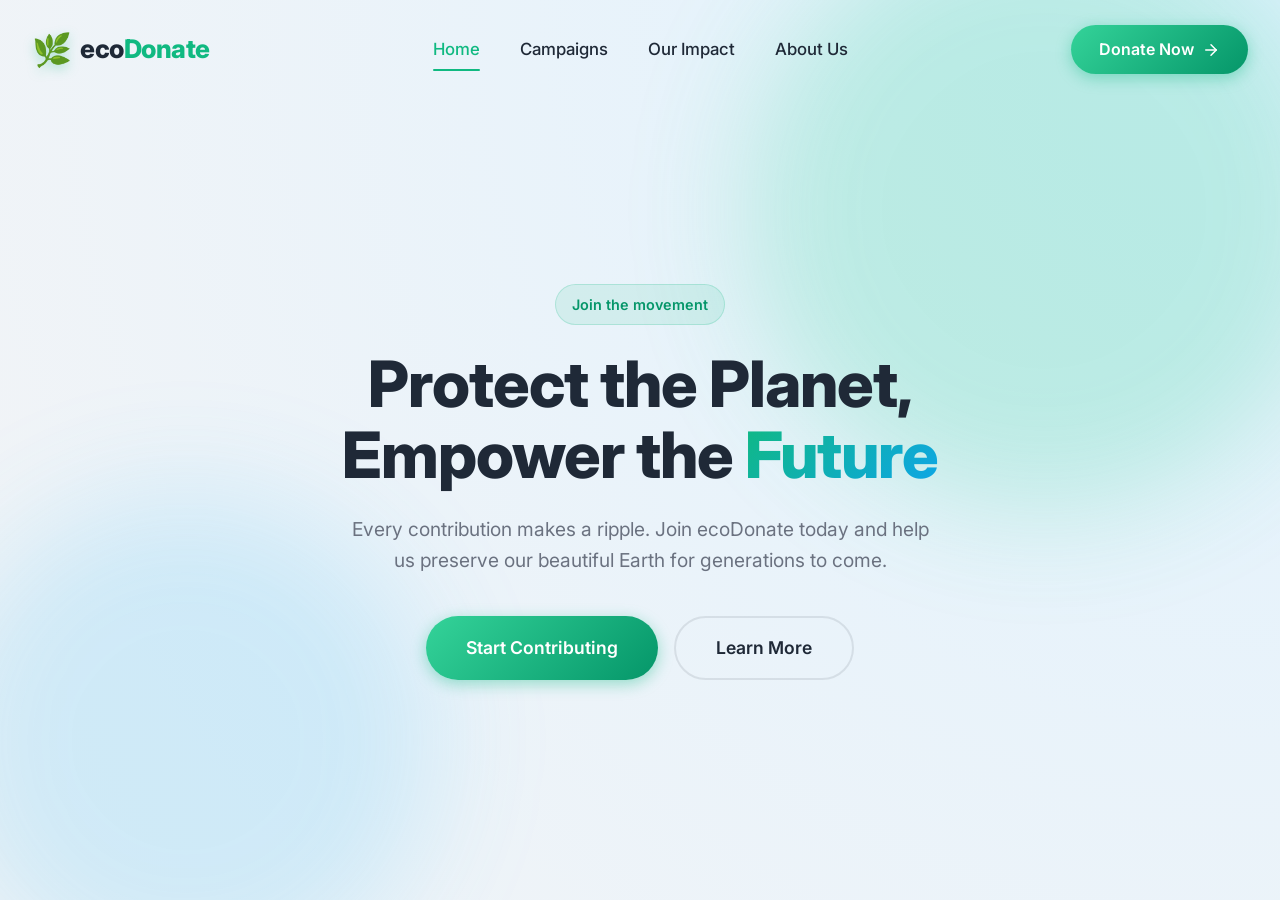
==== index.html @ ea59406c "first commit" ====
<!DOCTYPE html>
<html lang="en">

<head>
    <meta charset="UTF-8">
    <meta name="viewport" content="width=device-width, initial-scale=1.0">
    <title>ecoDonate - Make a Difference</title>
    <!-- Modern Google Fonts -->
    <link rel="preconnect" href="https://fonts.googleapis.com">
    <link rel="preconnect" href="https://fonts.gstatic.com" crossorigin>
    <link href="https://fonts.googleapis.com/css2?family=Inter:wght@400;500;600;700;800&display=swap" rel="stylesheet">
    <link rel="stylesheet" href="style.css">
</head>

<body>
    <header class="navbar" id="navbar">
        <div class="container">
            <!-- Logo Section -->
            <a href="#" class="logo">
                <span class="logo-icon">🌿</span>
                <span class="logo-text">eco<span class="highlight">Donate</span></span>
            </a>

            <!-- Navigation Links -->
            <nav class="nav-links">
                <a href="#home" class="nav-link active">Home</a>
                <a href="#campaigns" class="nav-link">Campaigns</a>
                <a href="#impact" class="nav-link">Our Impact</a>
                <a href="#about" class="nav-link">About Us</a>
            </nav>

            <!-- Call to Action Button -->
            <div class="nav-actions">
                <a href="#donate" class="btn btn-donate">
                    <span>Donate Now</span>
                    <svg class="arrow-icon" viewBox="0 0 24 24" fill="none" stroke="currentColor" stroke-width="2"
                        stroke-linecap="round" stroke-linejoin="round">
                        <line x1="5" y1="12" x2="19" y2="12"></line>
                        <polyline points="12 5 19 12 12 19"></polyline>
                    </svg>
                </a>
            </div>

            <!-- Mobile Menu Toggle Button -->
            <button class="menu-toggle" aria-label="Toggle Menu">
                <span class="bar"></span>
                <span class="bar"></span>
                <span class="bar"></span>
            </button>
        </div>
    </header>

    <!-- Placeholder Hero Section for visual context -->
    <main class="hero">
        <div class="hero-bg">
            <div class="blob blob-1"></div>
            <div class="blob blob-2"></div>
        </div>
        <div class="hero-content">
            <span class="badge">Join the movement</span>
            <h1>Protect the Planet, <br>Empower the <span class="gradient-text">Future</span></h1>
            <p>Every contribution makes a ripple. Join ecoDonate today and help us preserve our beautiful Earth for
                generations to come.</p>
            <div class="hero-actions">
                <a href="#donate" class="btn btn-donate btn-large">Start Contributing</a>
                <a href="#learn-more" class="btn btn-outline btn-large">Learn More</a>
            </div>
        </div>
    </main>

    <script src="js/main.js"></script>
</body>

</html>
---- style.css ----
/* Base and Reset */
:root {
    --primary: #10b981;
    --primary-dark: #059669;
    --primary-light: #34d399;
    --text-main: #1f2937;
    --text-muted: #6b7280;
    --bg-color: #f3f4f6;
    --nav-bg: rgba(255, 255, 255, 0.75);
    --transition: all 0.3s cubic-bezier(0.25, 0.8, 0.25, 1);
}

* {
    margin: 0;
    padding: 0;
    box-sizing: border-box;
    font-family: 'Inter', sans-serif;
}

body {
    background-color: var(--bg-color);
    color: var(--text-main);
    overflow-x: hidden;
    line-height: 1.6;
}

html {
    scroll-behavior: smooth;
}

/* Navbar System */
.navbar {
    position: fixed;
    top: 0;
    left: 0;
    width: 100%;
    background: transparent;
    transition: var(--transition);
    z-index: 1000;
    padding: 0.5rem 0;
}

.navbar.scrolled {
    background: var(--nav-bg);
    backdrop-filter: blur(16px);
    -webkit-backdrop-filter: blur(16px);
    border-bottom: 1px solid rgba(255, 255, 255, 0.5);
    box-shadow: 0 10px 30px -10px rgba(0, 0, 0, 0.1);
    padding: 0;
}

.container {
    max-width: 1280px;
    margin: 0 auto;
    padding: 1rem 2rem;
    display: flex;
    justify-content: space-between;
    align-items: center;
}

/* Logo */
.logo {
    display: flex;
    align-items: center;
    gap: 0.5rem;
    text-decoration: none;
    transition: var(--transition);
}

.logo:hover {
    transform: scale(1.02);
}

.logo-icon {
    font-size: 2rem;
    filter: drop-shadow(0 4px 6px rgba(16, 185, 129, 0.3));
    animation: floating 3s ease-in-out infinite;
}

@keyframes floating {
    0% { transform: translateY(0px); }
    50% { transform: translateY(-4px); }
    100% { transform: translateY(0px); }
}

.logo-text {
    font-size: 1.6rem;
    font-weight: 800;
    color: var(--text-main);
    letter-spacing: -0.5px;
}

.logo-text .highlight {
    color: var(--primary);
}

/* Navigation Links */
.nav-links {
    display: flex;
    gap: 2.5rem;
    align-items: center;
}

.nav-link {
    text-decoration: none;
    color: var(--text-main);
    font-weight: 500;
    font-size: 1.05rem;
    position: relative;
    padding: 0.5rem 0;
    transition: var(--transition);
}

.nav-link::after {
    content: '';
    position: absolute;
    bottom: 0;
    left: 0;
    width: 0;
    height: 2px;
    background: var(--primary);
    transition: var(--transition);
    border-radius: 2px;
}

.nav-link:hover, .nav-link.active {
    color: var(--primary);
}

.nav-link:hover::after, .nav-link.active::after {
    width: 100%;
}

/* Buttons */
.btn {
    display: flex;
    align-items: center;
    justify-content: center;
    gap: 0.5rem;
    text-decoration: none;
    padding: 0.75rem 1.75rem;
    border-radius: 50px;
    font-weight: 600;
    font-size: 1rem;
    transition: var(--transition);
    cursor: pointer;
    border: none;
    overflow: hidden;
    position: relative;
}

.btn-donate {
    background: linear-gradient(135deg, var(--primary-light), var(--primary-dark));
    color: white;
    box-shadow: 0 4px 15px rgba(16, 185, 129, 0.4);
    z-index: 1;
}

.btn-donate::before {
    content: '';
    position: absolute;
    top: 0;
    left: -100%;
    width: 100%;
    height: 100%;
    background: linear-gradient(135deg, var(--primary-dark), var(--primary-light));
    transition: var(--transition);
    z-index: -1;
}

.btn-donate:hover::before {
    left: 0;
}

.btn-donate:hover {
    box-shadow: 0 6px 20px rgba(16, 185, 129, 0.6);
    transform: translateY(-2px);
}

.btn-donate .arrow-icon {
    width: 18px;
    height: 18px;
    transition: var(--transition);
}

.btn-donate:hover .arrow-icon {
    transform: translateX(4px);
}

.btn-outline {
    background: transparent;
    color: var(--text-main);
    border: 2px solid rgba(31, 41, 55, 0.1);
}

.btn-outline:hover {
    border-color: var(--text-main);
    background: rgba(31, 41, 55, 0.05);
}

.btn-large {
    padding: 1rem 2.5rem;
    font-size: 1.1rem;
}

/* Mobile Menu Toggle */
.menu-toggle {
    display: none;
    flex-direction: column;
    justify-content: space-between;
    width: 30px;
    height: 21px;
    background: transparent;
    border: none;
    cursor: pointer;
    z-index: 1001;
}

.menu-toggle .bar {
    width: 100%;
    height: 3px;
    background-color: var(--text-main);
    border-radius: 3px;
    transition: var(--transition);
}

.menu-toggle.active .bar:nth-child(1) {
    transform: translateY(9px) rotate(45deg);
}

.menu-toggle.active .bar:nth-child(2) {
    opacity: 0;
}

.menu-toggle.active .bar:nth-child(3) {
    transform: translateY(-9px) rotate(-45deg);
}

/* Hero Section (For Context) */
.hero {
    position: relative;
    min-height: 100vh;
    display: flex;
    align-items: center;
    justify-content: center;
    padding: 8rem 2rem 4rem;
    text-align: center;
    overflow: hidden;
}

.hero-bg {
    position: absolute;
    top: 0;
    left: 0;
    width: 100%;
    height: 100%;
    z-index: -1;
    background: radial-gradient(circle at top right, #e0f2fe 0%, #f3f4f6 100%);
}

.blob {
    position: absolute;
    border-radius: 50%;
    filter: blur(60px);
    z-index: 0;
    opacity: 0.6;
}

.blob-1 {
    top: -10%;
    right: -5%;
    width: 600px;
    height: 600px;
    background: rgba(52, 211, 153, 0.4);
    animation: wobble 15s ease-in-out infinite alternate;
}

.blob-2 {
    bottom: -10%;
    left: -5%;
    width: 500px;
    height: 500px;
    background: rgba(56, 189, 248, 0.3);
    animation: wobble 12s ease-in-out infinite alternate-reverse;
}

@keyframes wobble {
    0% { transform: scale(1) translate(0, 0); }
    50% { transform: scale(1.1) translate(-20px, 40px); }
    100% { transform: scale(0.9) translate(40px, -20px); }
}

.hero-content {
    position: relative;
    z-index: 1;
    max-width: 800px;
}

.badge {
    display: inline-block;
    padding: 0.5rem 1rem;
    background: rgba(16, 185, 129, 0.1);
    color: var(--primary-dark);
    border-radius: 50px;
    font-weight: 600;
    font-size: 0.9rem;
    margin-bottom: 1.5rem;
    border: 1px solid rgba(16, 185, 129, 0.2);
}

.hero h1 {
    font-size: clamp(2.5rem, 5vw, 4.5rem);
    font-weight: 800;
    line-height: 1.1;
    margin-bottom: 1.5rem;
    color: var(--text-main);
    letter-spacing: -1px;
}

.gradient-text {
    background: linear-gradient(135deg, var(--primary), #0ea5e9);
    -webkit-background-clip: text;
    -webkit-text-fill-color: transparent;
    background-clip: text;
}

.hero p {
    font-size: 1.2rem;
    color: var(--text-muted);
    margin-bottom: 2.5rem;
    max-width: 600px;
    margin-left: auto;
    margin-right: auto;
}

.hero-actions {
    display: flex;
    gap: 1rem;
    justify-content: center;
    flex-wrap: wrap;
}

/* Mobile Responsiveness */
@media screen and (max-width: 860px) {
    .menu-toggle {
        display: flex;
    }
    
    .nav-actions {
        display: none;
    }
    
    .nav-links {
        position: fixed;
        top: 0;
        right: -100%;
        width: 100vw;
        height: 100vh;
        background: rgba(255, 255, 255, 0.98);
        flex-direction: column;
        justify-content: center;
        align-items: center;
        gap: 2rem;
        transition: var(--transition);
        backdrop-filter: blur(20px);
        -webkit-backdrop-filter: blur(20px);
        z-index: 999;
    }
    
    .nav-links.active {
        right: 0;
    }
    
    .nav-link {
        font-size: 1.5rem;
    }
}
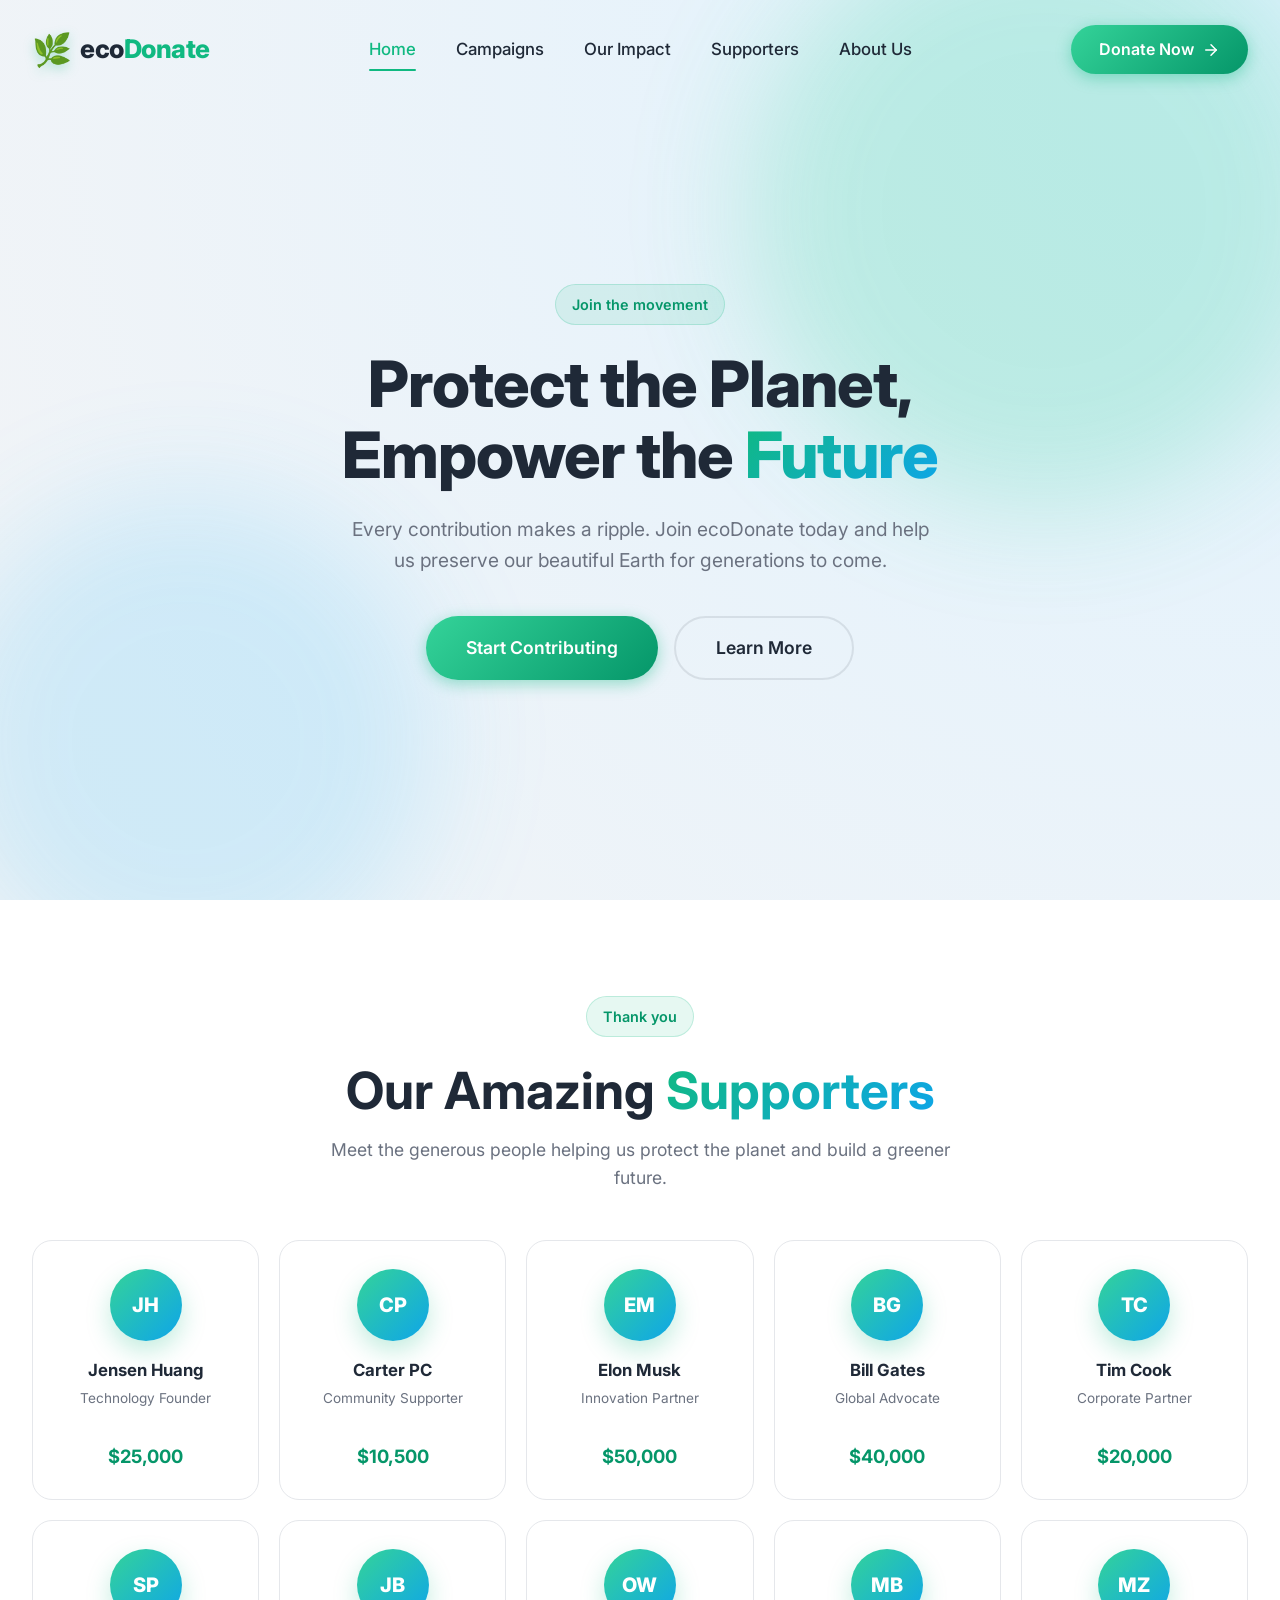
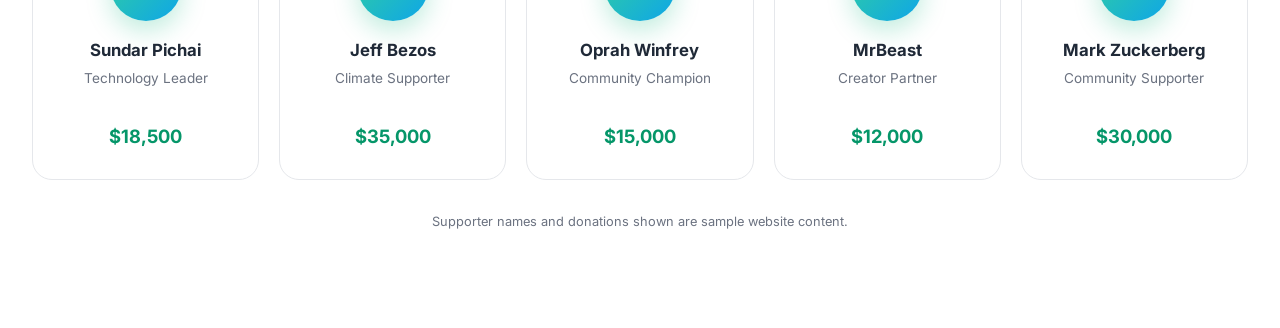
==== commit 7c1ede92: "Supporters tab 10 ppl by Shohnazar" ====
--- a/index.html
+++ b/index.html
@@ -26,6 +26,7 @@
                 <a href="#home" class="nav-link active">Home</a>
                 <a href="#campaigns" class="nav-link">Campaigns</a>
                 <a href="#impact" class="nav-link">Our Impact</a>
+                <a href="#supporters" class="nav-link">Supporters</a>
                 <a href="#about" class="nav-link">About Us</a>
             </nav>
 
@@ -51,7 +52,7 @@
     </header>
 
     <!-- Placeholder Hero Section for visual context -->
-    <main class="hero">
+    <main class="hero" id="home">
         <div class="hero-bg">
             <div class="blob blob-1"></div>
             <div class="blob blob-2"></div>
@@ -68,6 +69,90 @@
         </div>
     </main>
 
+    <section class="supporters" id="supporters">
+        <div class="supporters-container">
+            <div class="supporters-heading">
+                <span class="badge">Thank you</span>
+                <h2>Our Amazing <span class="gradient-text">Supporters</span></h2>
+                <p>Meet the generous people helping us protect the planet and build a greener future.</p>
+            </div>
+
+            <div class="supporters-grid">
+                <article class="supporter-card">
+                    <div class="supporter-avatar">JH</div>
+                    <h3>Jensen Huang</h3>
+                    <p class="supporter-role">Technology Founder</p>
+                    <strong class="donation">$25,000</strong>
+                </article>
+
+                <article class="supporter-card">
+                    <div class="supporter-avatar">CP</div>
+                    <h3>Carter PC</h3>
+                    <p class="supporter-role">Community Supporter</p>
+                    <strong class="donation">$10,500</strong>
+                </article>
+
+                <article class="supporter-card">
+                    <div class="supporter-avatar">EM</div>
+                    <h3>Elon Musk</h3>
+                    <p class="supporter-role">Innovation Partner</p>
+                    <strong class="donation">$50,000</strong>
+                </article>
+
+                <article class="supporter-card">
+                    <div class="supporter-avatar">BG</div>
+                    <h3>Bill Gates</h3>
+                    <p class="supporter-role">Global Advocate</p>
+                    <strong class="donation">$40,000</strong>
+                </article>
+
+                <article class="supporter-card">
+                    <div class="supporter-avatar">TC</div>
+                    <h3>Tim Cook</h3>
+                    <p class="supporter-role">Corporate Partner</p>
+                    <strong class="donation">$20,000</strong>
+                </article>
+
+                <article class="supporter-card">
+                    <div class="supporter-avatar">SP</div>
+                    <h3>Sundar Pichai</h3>
+                    <p class="supporter-role">Technology Leader</p>
+                    <strong class="donation">$18,500</strong>
+                </article>
+
+                <article class="supporter-card">
+                    <div class="supporter-avatar">JB</div>
+                    <h3>Jeff Bezos</h3>
+                    <p class="supporter-role">Climate Supporter</p>
+                    <strong class="donation">$35,000</strong>
+                </article>
+
+                <article class="supporter-card">
+                    <div class="supporter-avatar">OW</div>
+                    <h3>Oprah Winfrey</h3>
+                    <p class="supporter-role">Community Champion</p>
+                    <strong class="donation">$15,000</strong>
+                </article>
+
+                <article class="supporter-card">
+                    <div class="supporter-avatar">MB</div>
+                    <h3>MrBeast</h3>
+                    <p class="supporter-role">Creator Partner</p>
+                    <strong class="donation">$12,000</strong>
+                </article>
+
+                <article class="supporter-card">
+                    <div class="supporter-avatar">MZ</div>
+                    <h3>Mark Zuckerberg</h3>
+                    <p class="supporter-role">Community Supporter</p>
+                    <strong class="donation">$30,000</strong>
+                </article>
+            </div>
+
+            <p class="supporters-disclaimer">Supporter names and donations shown are sample website content.</p>
+        </div>
+    </section>
+
     <script src="js/main.js"></script>
 </body>
 
--- a/style.css
+++ b/style.css
@@ -338,6 +338,95 @@
     gap: 1rem;
     justify-content: center;
     flex-wrap: wrap;
+}
+
+/* Supporters Section */
+.supporters {
+    padding: 6rem 2rem;
+    background: #ffffff;
+}
+
+.supporters-container {
+    max-width: 1280px;
+    margin: 0 auto;
+}
+
+.supporters-heading {
+    max-width: 650px;
+    margin: 0 auto 3rem;
+    text-align: center;
+}
+
+.supporters-heading h2 {
+    font-size: clamp(2rem, 4vw, 3.25rem);
+    line-height: 1.15;
+    margin-bottom: 1rem;
+}
+
+.supporters-heading p {
+    color: var(--text-muted);
+    font-size: 1.1rem;
+}
+
+.supporters-grid {
+    display: grid;
+    grid-template-columns: repeat(5, 1fr);
+    gap: 1.25rem;
+}
+
+.supporter-card {
+    min-width: 0;
+    padding: 1.75rem 1rem;
+    border: 1px solid #e5e7eb;
+    border-radius: 20px;
+    background: #ffffff;
+    text-align: center;
+    transition: var(--transition);
+}
+
+.supporter-card:hover {
+    transform: translateY(-6px);
+    border-color: rgba(16, 185, 129, 0.35);
+    box-shadow: 0 18px 40px rgba(31, 41, 55, 0.1);
+}
+
+.supporter-avatar {
+    width: 72px;
+    height: 72px;
+    margin: 0 auto 1rem;
+    display: grid;
+    place-items: center;
+    border-radius: 50%;
+    background: linear-gradient(135deg, var(--primary-light), #0ea5e9);
+    color: #ffffff;
+    font-size: 1.25rem;
+    font-weight: 800;
+    box-shadow: 0 10px 25px rgba(16, 185, 129, 0.25);
+}
+
+.supporter-card h3 {
+    font-size: 1.05rem;
+    margin-bottom: 0.25rem;
+}
+
+.supporter-role {
+    min-height: 2.6rem;
+    color: var(--text-muted);
+    font-size: 0.85rem;
+}
+
+.donation {
+    display: inline-block;
+    margin-top: 0.75rem;
+    color: var(--primary-dark);
+    font-size: 1.15rem;
+}
+
+.supporters-disclaimer {
+    margin-top: 2rem;
+    text-align: center;
+    color: var(--text-muted);
+    font-size: 0.8rem;
 }
 
 /* Mobile Responsiveness */
@@ -374,4 +463,18 @@
     .nav-link {
         font-size: 1.5rem;
     }
-}
+
+    .supporters {
+        padding: 4.5rem 1.25rem;
+    }
+
+    .supporters-grid {
+        grid-template-columns: repeat(2, 1fr);
+    }
+}
+
+@media screen and (max-width: 480px) {
+    .supporters-grid {
+        grid-template-columns: 1fr;
+    }
+}
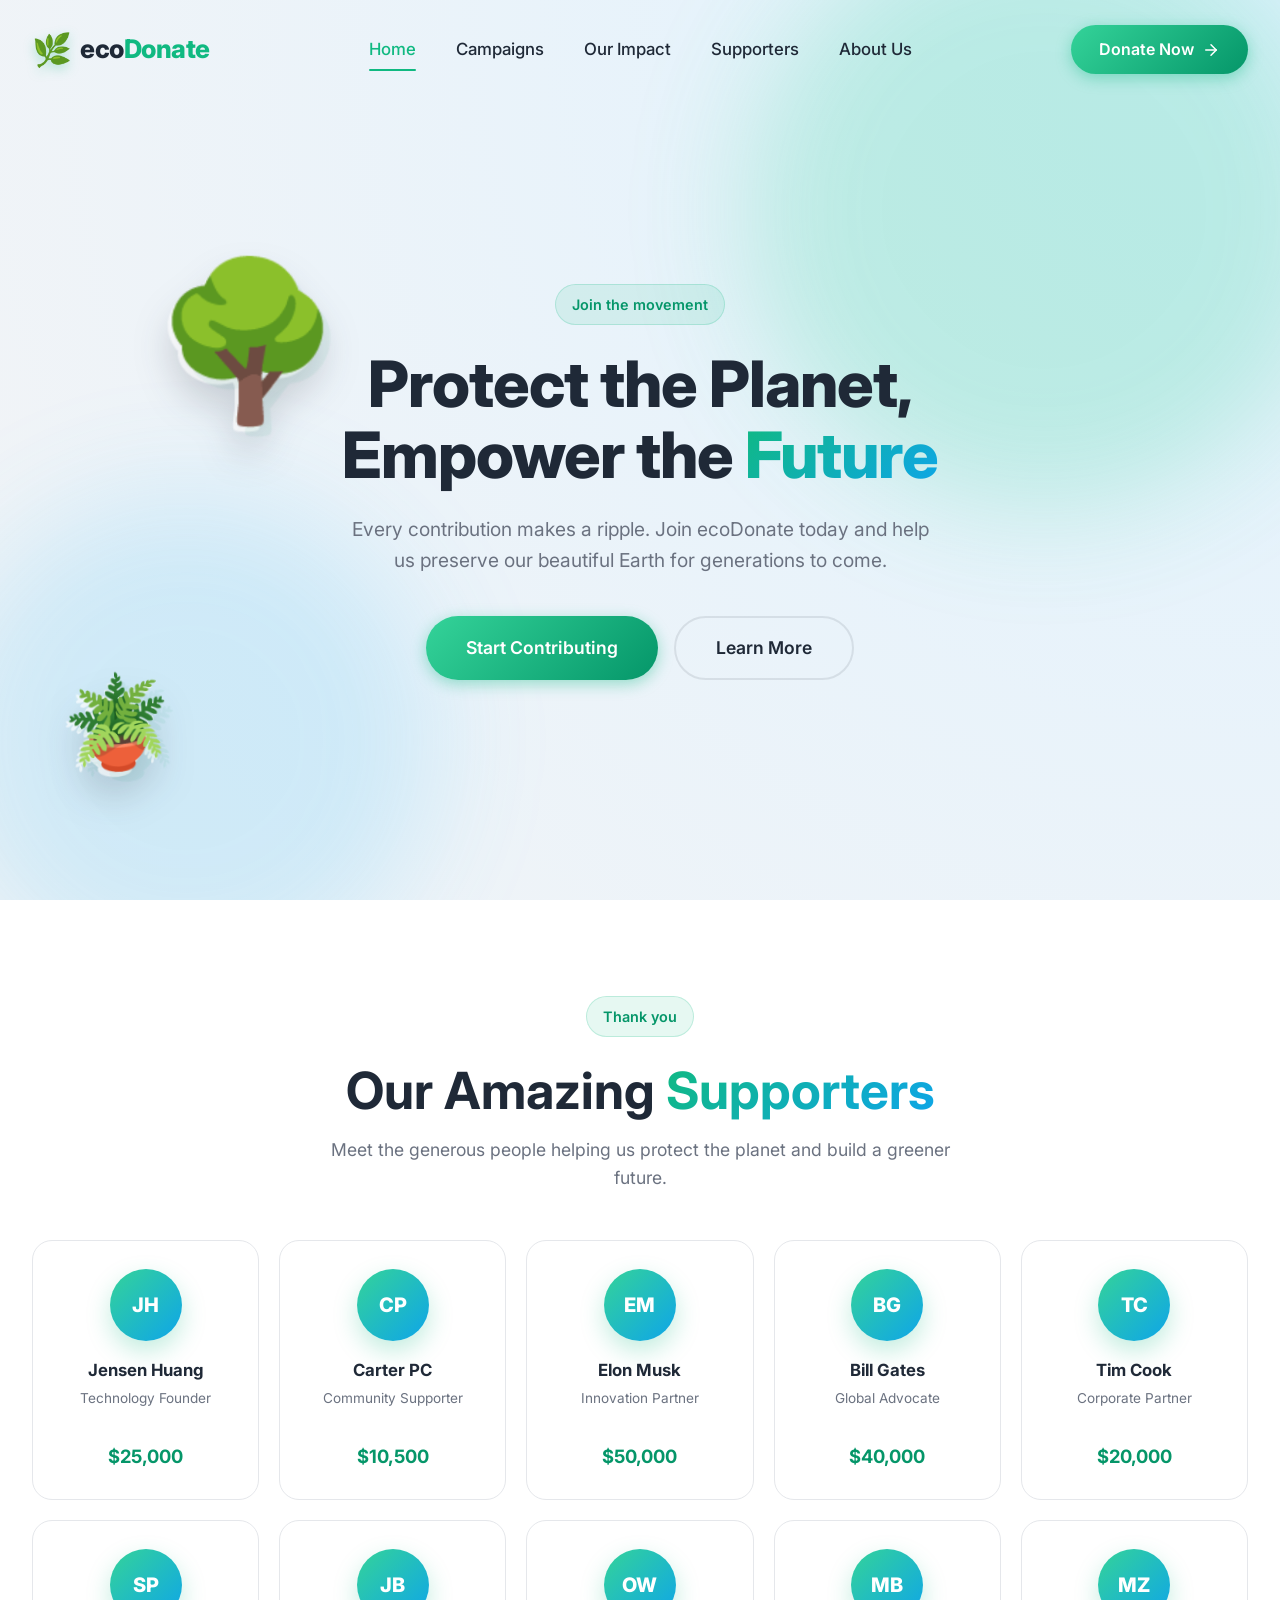
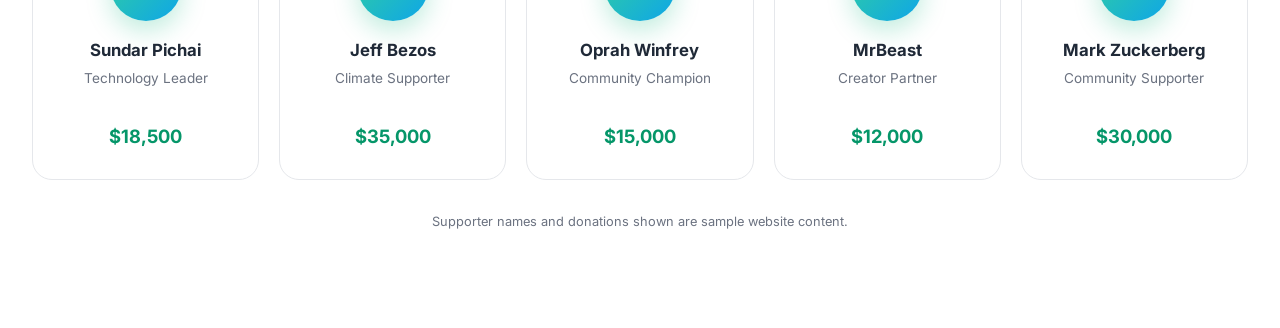
==== commit e5c604bd: "Comment on a line 77" ====
--- a/index.html
+++ b/index.html
@@ -57,6 +57,12 @@
             <div class="blob blob-1"></div>
             <div class="blob blob-2"></div>
         </div>
+        <div class="hero-plant hero-plant-small" aria-hidden="true">
+            <span>🪴</span>
+        </div>
+        <div class="hero-plant hero-tree" aria-hidden="true">
+            <span>🌳</span>
+        </div>
         <div class="hero-content">
             <span class="badge">Join the movement</span>
             <h1>Protect the Planet, <br>Empower the <span class="gradient-text">Future</span></h1>
@@ -68,7 +74,7 @@
             </div>
         </div>
     </main>
-
+<!-- Ozgartirish -->
     <section class="supporters" id="supporters">
         <div class="supporters-container">
             <div class="supporters-heading">
--- a/style.css
+++ b/style.css
@@ -294,6 +294,58 @@
     position: relative;
     z-index: 1;
     max-width: 800px;
+}
+
+.hero-plant {
+    position: absolute;
+    z-index: 2;
+    display: grid;
+    place-items: center;
+    pointer-events: none;
+    user-select: none;
+    transform-style: preserve-3d;
+    perspective: 600px;
+    filter: drop-shadow(0 22px 18px rgba(31, 41, 55, 0.18));
+}
+
+.hero-plant span {
+    display: block;
+    animation: plant-hover 4s ease-in-out infinite;
+    transform-origin: center bottom;
+    text-shadow:
+        8px 10px 0 rgba(5, 150, 105, 0.06),
+        -4px 5px 0 rgba(255, 255, 255, 0.65);
+}
+
+.hero-plant-small {
+    left: clamp(1.5rem, 5vw, 5.5rem);
+    bottom: 12%;
+}
+
+.hero-plant-small span {
+    font-size: clamp(4.5rem, 7vw, 7rem);
+    transform: rotateY(-12deg) rotateZ(-3deg);
+}
+
+.hero-tree {
+    left: clamp(7rem, 12vw, 12rem);
+    top: 24%;
+}
+
+.hero-tree span {
+    font-size: clamp(7rem, 12vw, 12rem);
+    animation-duration: 5.5s;
+    animation-delay: -1.2s;
+    transform: rotateY(10deg);
+}
+
+@keyframes plant-hover {
+    0%, 100% {
+        transform: translateY(0) rotateY(-8deg) rotateZ(-2deg);
+    }
+    50% {
+        transform: translateY(-18px) rotateY(8deg) rotateZ(2deg);
+    }
 }
 
 .badge {
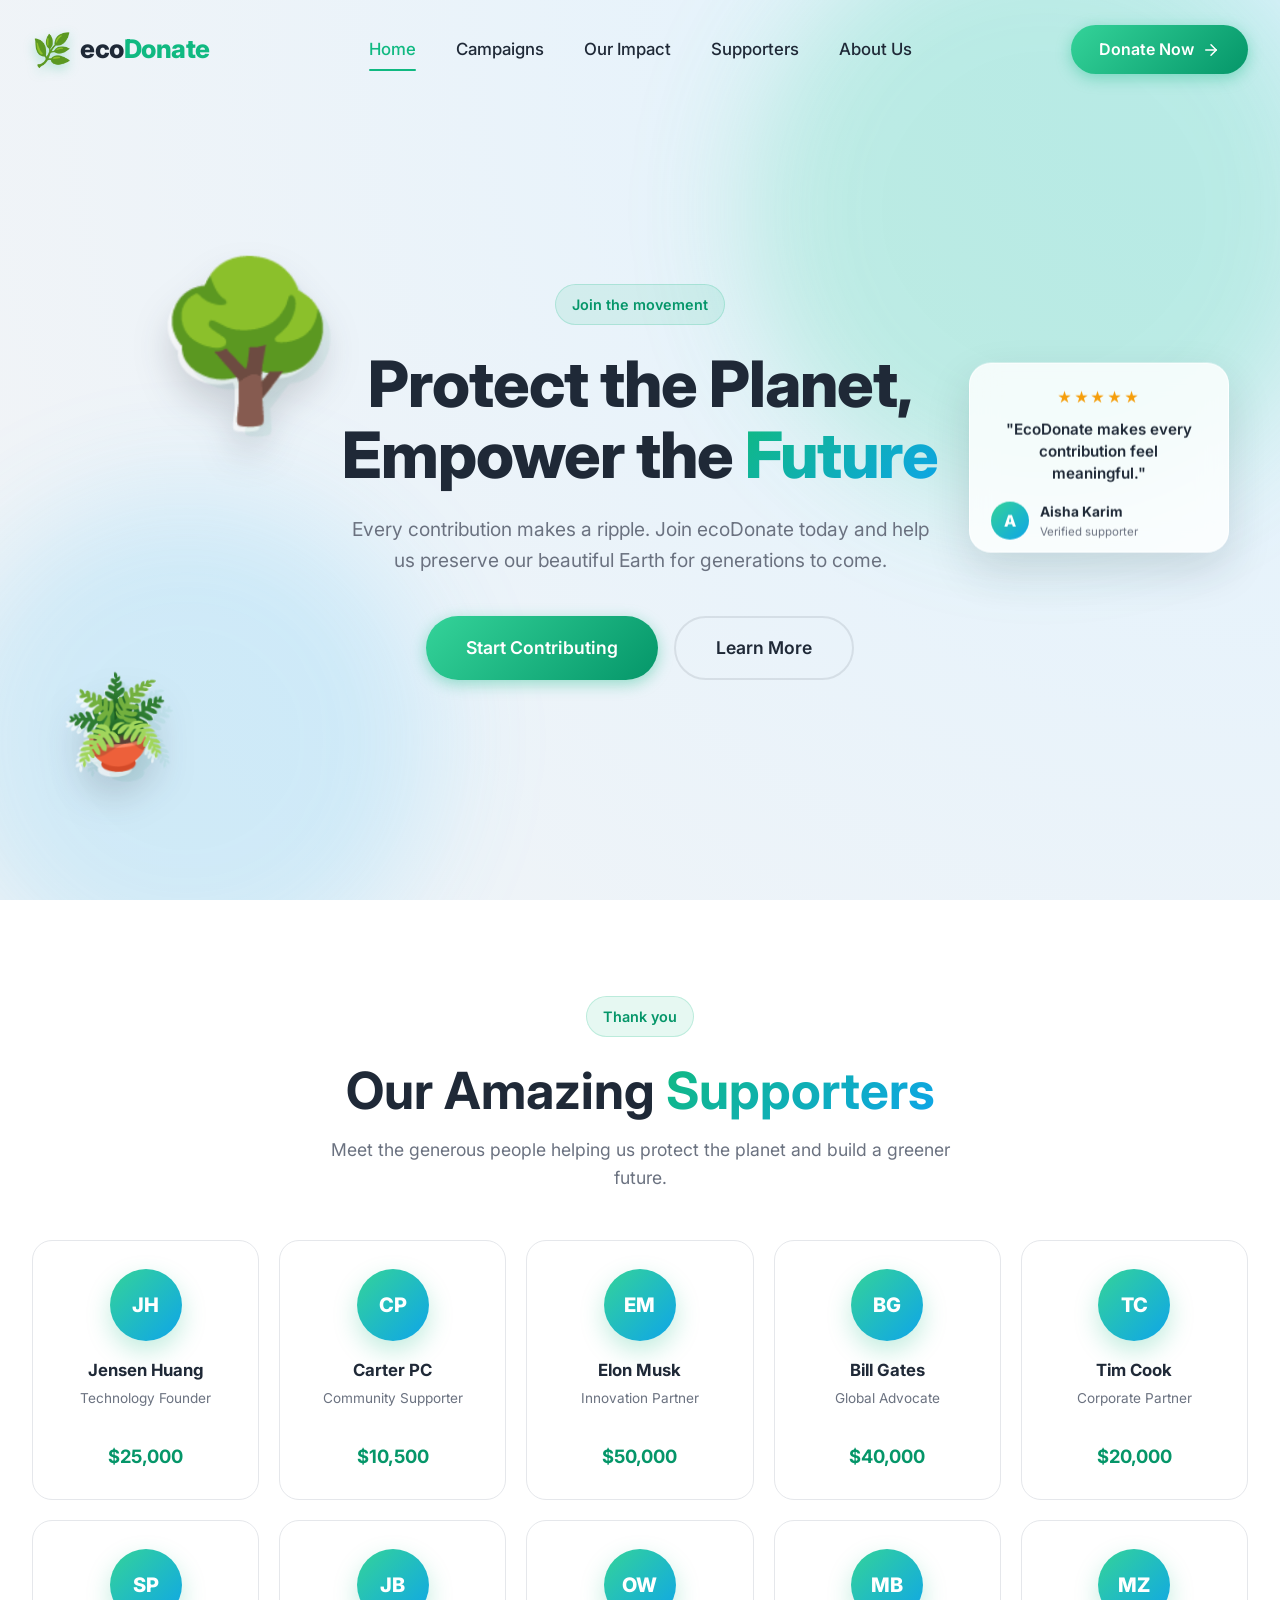
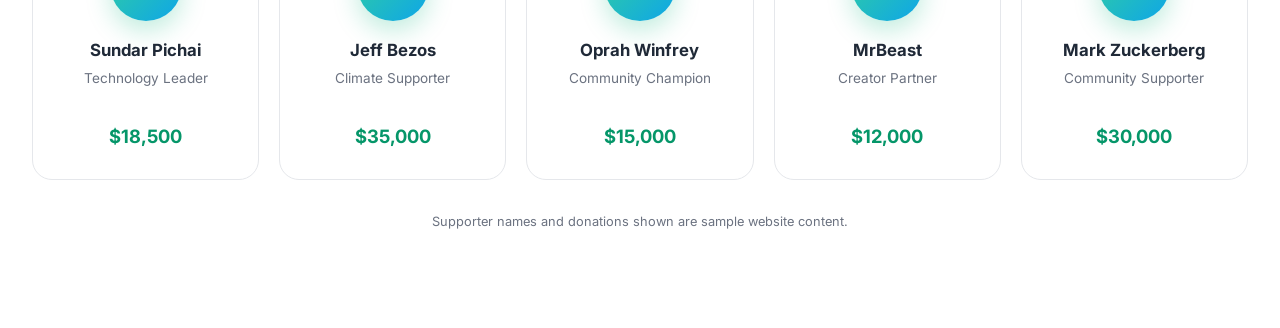
==== commit 91ab4c6b: "chap yon reviewlar by shohnazar" ====
--- a/index.html
+++ b/index.html
@@ -73,6 +73,41 @@
                 <a href="#learn-more" class="btn btn-outline btn-large">Learn More</a>
             </div>
         </div>
+        <div class="hero-reviews" aria-label="Community reviews">
+            <article class="hero-review active">
+                <div class="review-stars" aria-label="5 out of 5 stars">★★★★★</div>
+                <p>"EcoDonate makes every contribution feel meaningful."</p>
+                <div class="review-author">
+                    <span class="review-avatar">A</span>
+                    <div>
+                        <strong>Aisha Karim</strong>
+                        <small>Verified supporter</small>
+                    </div>
+                </div>
+            </article>
+            <article class="hero-review">
+                <div class="review-stars" aria-label="5 out of 5 stars">★★★★★</div>
+                <p>"Clear goals, real impact, and a beautiful community."</p>
+                <div class="review-author">
+                    <span class="review-avatar">D</span>
+                    <div>
+                        <strong>Daniel Kim</strong>
+                        <small>Monthly donor</small>
+                    </div>
+                </div>
+            </article>
+            <article class="hero-review">
+                <div class="review-stars" aria-label="5 out of 5 stars">★★★★★</div>
+                <p>"I love seeing the planet projects grow with our support."</p>
+                <div class="review-author">
+                    <span class="review-avatar">S</span>
+                    <div>
+                        <strong>Sofia Martinez</strong>
+                        <small>Eco volunteer</small>
+                    </div>
+                </div>
+            </article>
+        </div>
     </main>
 <!-- Ozgartirish -->
     <section class="supporters" id="supporters">
--- a/style.css
+++ b/style.css
@@ -390,6 +390,101 @@
     gap: 1rem;
     justify-content: center;
     flex-wrap: wrap;
+}
+
+.hero-reviews {
+    position: absolute;
+    right: clamp(1.5rem, 4vw, 5rem);
+    top: 50%;
+    z-index: 3;
+    width: 260px;
+    height: 190px;
+    transform: translateY(-46%);
+    perspective: 1000px;
+}
+
+.hero-review {
+    position: absolute;
+    inset: 0;
+    padding: 1.35rem;
+    border: 1px solid rgba(255, 255, 255, 0.8);
+    border-radius: 22px;
+    background: rgba(255, 255, 255, 0.82);
+    box-shadow: 0 18px 45px rgba(31, 41, 55, 0.14);
+    backdrop-filter: blur(14px);
+    -webkit-backdrop-filter: blur(14px);
+    opacity: 0;
+    transform: translateY(18px) rotateY(-12deg) scale(0.94);
+    transition: opacity 0.7s ease, transform 0.7s cubic-bezier(0.25, 0.8, 0.25, 1);
+    pointer-events: none;
+}
+
+.hero-review.active {
+    opacity: 1;
+    transform: translateY(0) rotateY(0) scale(1);
+    animation: review-hover 4s ease-in-out infinite;
+    pointer-events: auto;
+}
+
+.hero-review.leaving {
+    opacity: 0;
+    transform: translateX(28px) translateY(-12px) rotateY(10deg) scale(0.94);
+}
+
+.review-stars {
+    color: #f59e0b;
+    font-size: 0.9rem;
+    letter-spacing: 0.12em;
+}
+
+.hero-review > p {
+    margin: 0.65rem 0 1rem;
+    color: var(--text-main);
+    font-size: 0.95rem;
+    line-height: 1.45;
+    font-weight: 600;
+}
+
+.review-author {
+    display: flex;
+    align-items: center;
+    gap: 0.65rem;
+    text-align: left;
+}
+
+.review-avatar {
+    width: 38px;
+    height: 38px;
+    flex: 0 0 38px;
+    display: grid;
+    place-items: center;
+    border-radius: 50%;
+    background: linear-gradient(135deg, var(--primary-light), #0ea5e9);
+    color: #ffffff;
+    font-weight: 800;
+}
+
+.review-author div {
+    display: flex;
+    flex-direction: column;
+}
+
+.review-author strong {
+    font-size: 0.86rem;
+}
+
+.review-author small {
+    color: var(--text-muted);
+    font-size: 0.72rem;
+}
+
+@keyframes review-hover {
+    0%, 100% {
+        transform: translateY(0) rotateY(-2deg);
+    }
+    50% {
+        transform: translateY(-14px) rotateY(3deg);
+    }
 }
 
 /* Supporters Section */
@@ -485,6 +580,28 @@
 @media screen and (max-width: 860px) {
     .menu-toggle {
         display: flex;
+    }
+
+    .hero-plant-small {
+        left: 0.5rem;
+        bottom: 7%;
+        z-index: 0;
+        opacity: 0.75;
+    }
+
+    .hero-plant-small span {
+        font-size: 3.5rem;
+    }
+
+    .hero-tree {
+        left: -1.5rem;
+        top: 16%;
+        z-index: 0;
+        opacity: 0.55;
+    }
+
+    .hero-tree span {
+        font-size: 6.5rem;
     }
     
     .nav-actions {
@@ -523,6 +640,15 @@
     .supporters-grid {
         grid-template-columns: repeat(2, 1fr);
     }
+
+    .hero-reviews {
+        position: relative;
+        right: auto;
+        top: auto;
+        width: min(260px, calc(100vw - 2.5rem));
+        margin: 2.5rem auto -2rem;
+        transform: none;
+    }
 }
 
 @media screen and (max-width: 480px) {
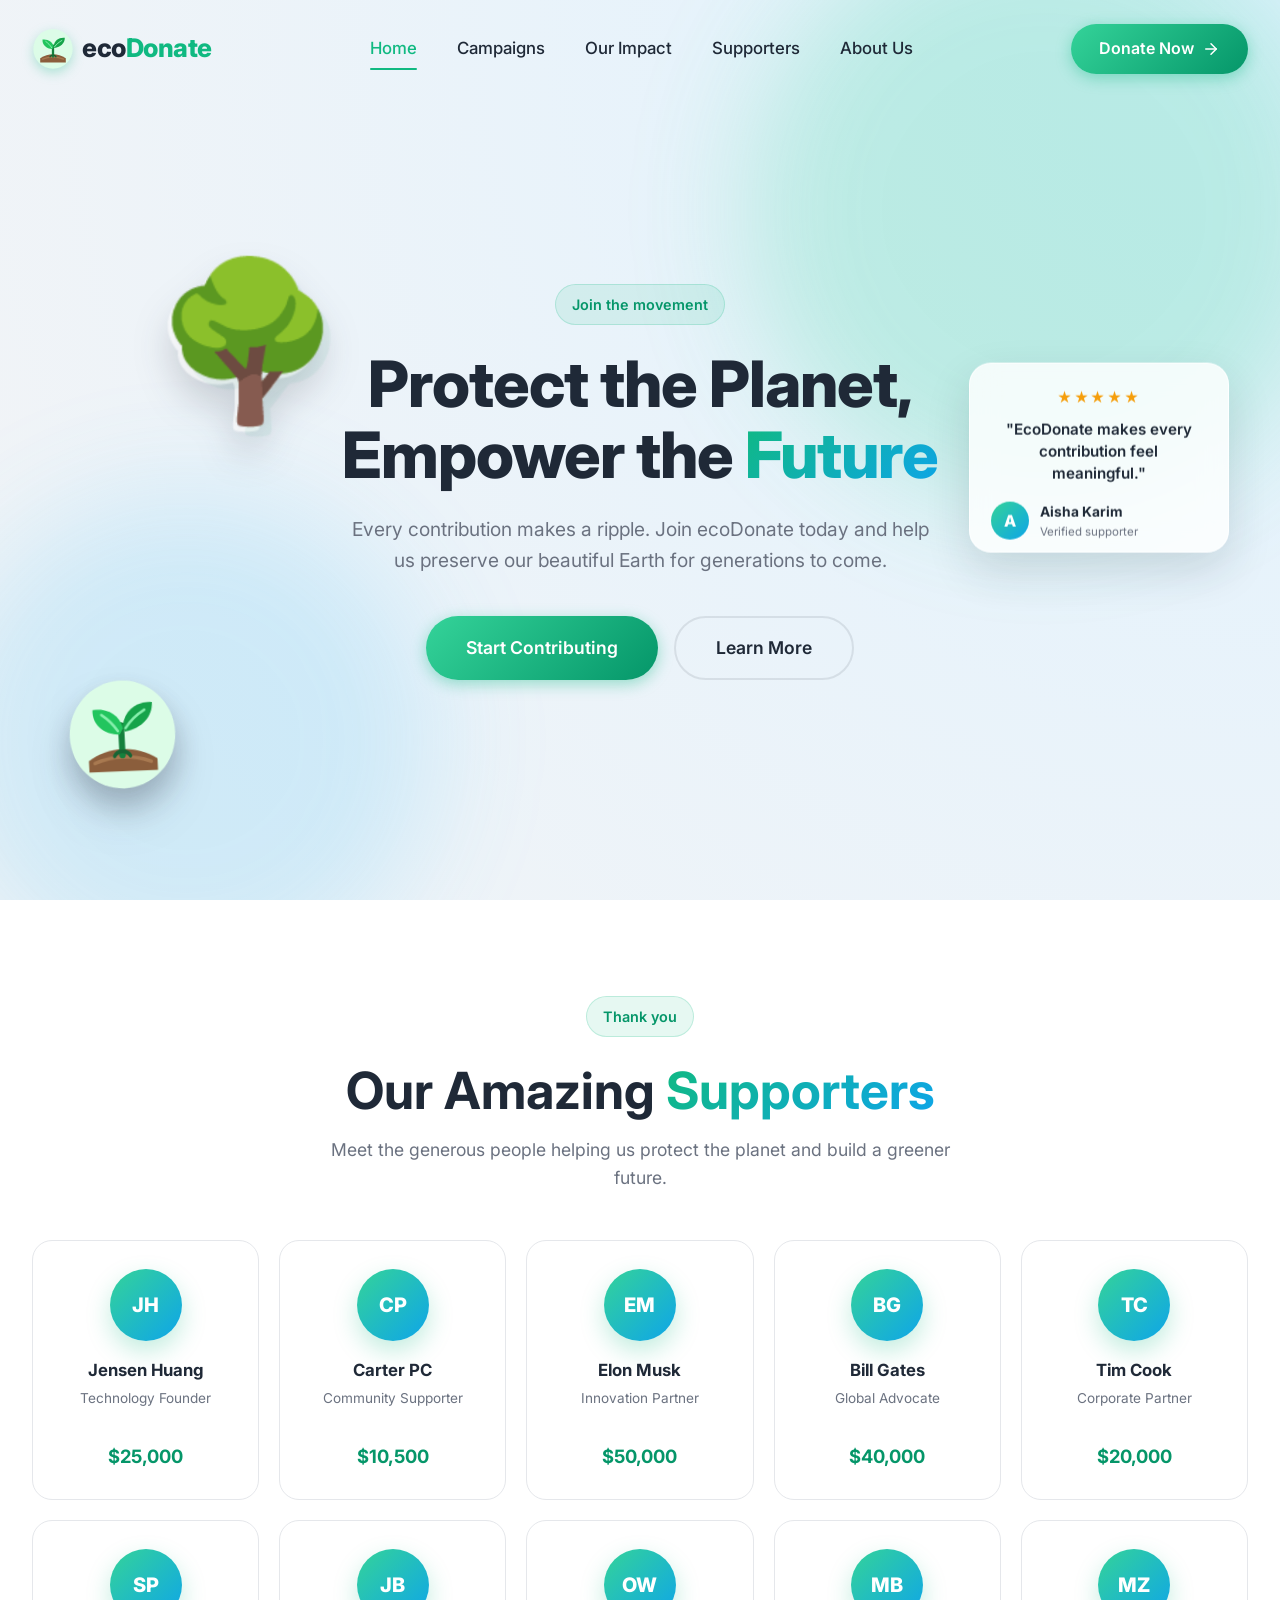
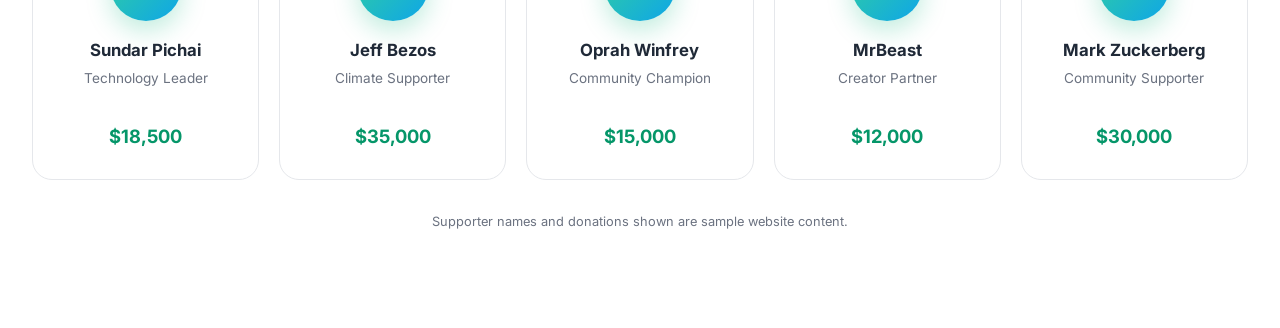
==== commit ed022e32: "Icon" ====
--- a/index.html
+++ b/index.html
@@ -5,6 +5,7 @@
     <meta charset="UTF-8">
     <meta name="viewport" content="width=device-width, initial-scale=1.0">
     <title>ecoDonate - Make a Difference</title>
+    <link rel="icon" type="image/svg+xml" href="seedling.svg">
     <!-- Modern Google Fonts -->
     <link rel="preconnect" href="https://fonts.googleapis.com">
     <link rel="preconnect" href="https://fonts.gstatic.com" crossorigin>
@@ -17,7 +18,7 @@
         <div class="container">
             <!-- Logo Section -->
             <a href="#" class="logo">
-                <span class="logo-icon">🌿</span>
+                <img class="logo-icon" src="seedling.svg" alt="">
                 <span class="logo-text">eco<span class="highlight">Donate</span></span>
             </a>
 
@@ -58,7 +59,7 @@
             <div class="blob blob-2"></div>
         </div>
         <div class="hero-plant hero-plant-small" aria-hidden="true">
-            <span>🪴</span>
+            <img src="seedling.svg" alt="">
         </div>
         <div class="hero-plant hero-tree" aria-hidden="true">
             <span>🌳</span>
--- a/style.css
+++ b/style.css
@@ -72,7 +72,9 @@
 }
 
 .logo-icon {
-    font-size: 2rem;
+    width: 42px;
+    height: 42px;
+    object-fit: contain;
     filter: drop-shadow(0 4px 6px rgba(16, 185, 129, 0.3));
     animation: floating 3s ease-in-out infinite;
 }
@@ -317,13 +319,21 @@
         -4px 5px 0 rgba(255, 255, 255, 0.65);
 }
 
+.hero-plant img {
+    display: block;
+    width: clamp(5.5rem, 9vw, 8rem);
+    height: auto;
+    animation: plant-hover 4s ease-in-out infinite;
+    filter: drop-shadow(0 14px 14px rgba(31, 41, 55, 0.18));
+}
+
 .hero-plant-small {
     left: clamp(1.5rem, 5vw, 5.5rem);
     bottom: 12%;
 }
 
-.hero-plant-small span {
-    font-size: clamp(4.5rem, 7vw, 7rem);
+.hero-plant-small img {
+    width: clamp(5.5rem, 9vw, 8rem);
     transform: rotateY(-12deg) rotateZ(-3deg);
 }
 
@@ -589,8 +599,8 @@
         opacity: 0.75;
     }
 
-    .hero-plant-small span {
-        font-size: 3.5rem;
+    .hero-plant-small img {
+        width: 4.5rem;
     }
 
     .hero-tree {
